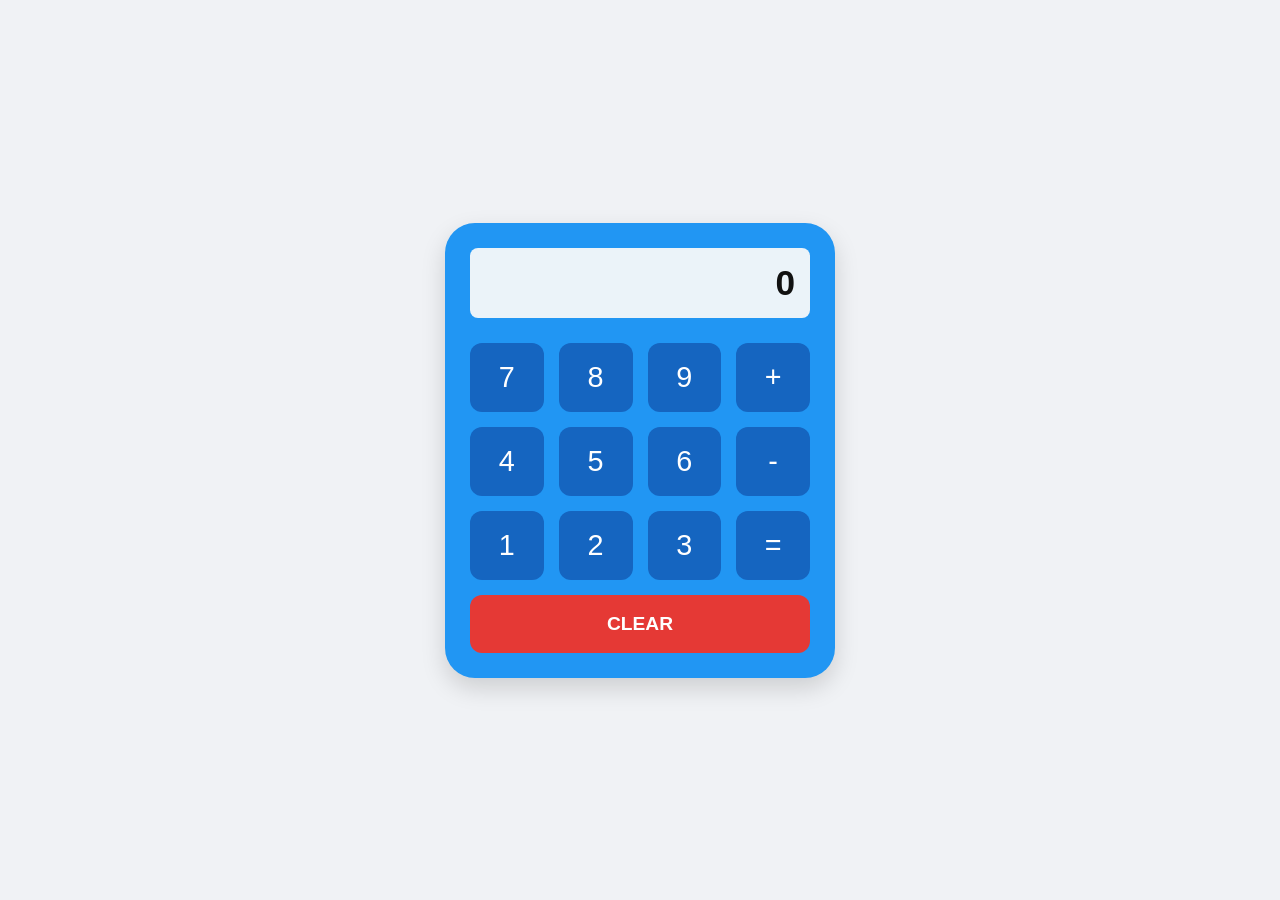
==== Calculator/index.html @ 085491c9 "Fix Calculator folder tracking" ====
<!DOCTYPE html>
<html lang="en">
<head>
    <meta charset="UTF-8">
    <meta name="viewport" content="width=device-width, initial-scale=1.0">
    <title>CodSoft Calculator</title>
    <link rel="stylesheet" href="style.css">
</head>
<body>

    <div class="calculator">
        <input type="text" id="display" value="0" readonly>
        
        <div class="buttons">
            <button class="btn num" onclick="appendValue('7')">7</button>
            <button class="btn num" onclick="appendValue('8')">8</button>
            <button class="btn num" onclick="appendValue('9')">9</button>
            <button class="btn op" onclick="appendValue('+')">+</button>

            <button class="btn num" onclick="appendValue('4')">4</button>
            <button class="btn num" onclick="appendValue('5')">5</button>
            <button class="btn num" onclick="appendValue('6')">6</button>
            <button class="btn op" onclick="appendValue('-')">-</button>

            <button class="btn num" onclick="appendValue('1')">1</button>
            <button class="btn num" onclick="appendValue('2')">2</button>
            <button class="btn num" onclick="appendValue('3')">3</button>
            <button class="btn equal" onclick="calculate()">=</button>
            
            <button class="btn clear" onclick="clearDisplay()" style="grid-column: span 4;">CLEAR</button>
        </div>
    </div>

    <script src="script.js"></script>
</body>
</html>
---- Calculator/style.css ----
/* Core Page Layout styling */
body {
    background-color: #f0f2f5;
    font-family: 'Segoe UI', Tahoma, Geneva, Verdana, sans-serif;
    display: flex;
    justify-content: center;
    align-items: center;
    height: 100vh;
    margin: 0;
}

/* Calculator Body - Designed exactly from your image */
.calculator {
    background-color: #2196F3; /* Exact match bright blue background */
    width: 340px;
    padding: 25px;
    border-radius: 30px; /* Clean rounded corners matching image */
    box-shadow: 0px 10px 25px rgba(0, 0, 0, 0.15);
}

/* Display Screen */
#display {
    width: 100%;
    height: 70px;
    background-color: #EBF3F9; /* Off-white display background */
    border: none;
    border-radius: 8px;
    margin-bottom: 25px;
    font-size: 2.2rem;
    text-align: right;
    padding-right: 15px;
    box-sizing: border-box;
    color: #111111;
    font-weight: bold;
}

/* 4x4 Grid Setup for Buttons layout */
.buttons {
    display: grid;
    grid-template-columns: repeat(4, 1fr);
    gap: 15px; /* Spacing between the square button grid */
}

/* Base button properties */
.btn {
    background-color: #1565C0; /* Darker blue button fill */
    color: #FFFFFF;
    border: none;
    font-size: 1.8rem;
    padding: 18px 0;
    border-radius: 12px;
    cursor: pointer;
    transition: transform 0.1s ease, background-color 0.2s;
    display: flex;
    justify-content: center;
    align-items: center;
    font-weight: 500;
}

/* Hover & Active Feedback Effects */
.btn:hover {
    background-color: #0D47A1;
}

.btn:active {
    transform: scale(0.95);
}

/* Emergency Utility Clear Button layout */
.btn.clear {
    background-color: #e53935;
    font-size: 1.2rem;
    font-weight: bold;
}
.btn.clear:hover {
    background-color: #b71c1c;
}
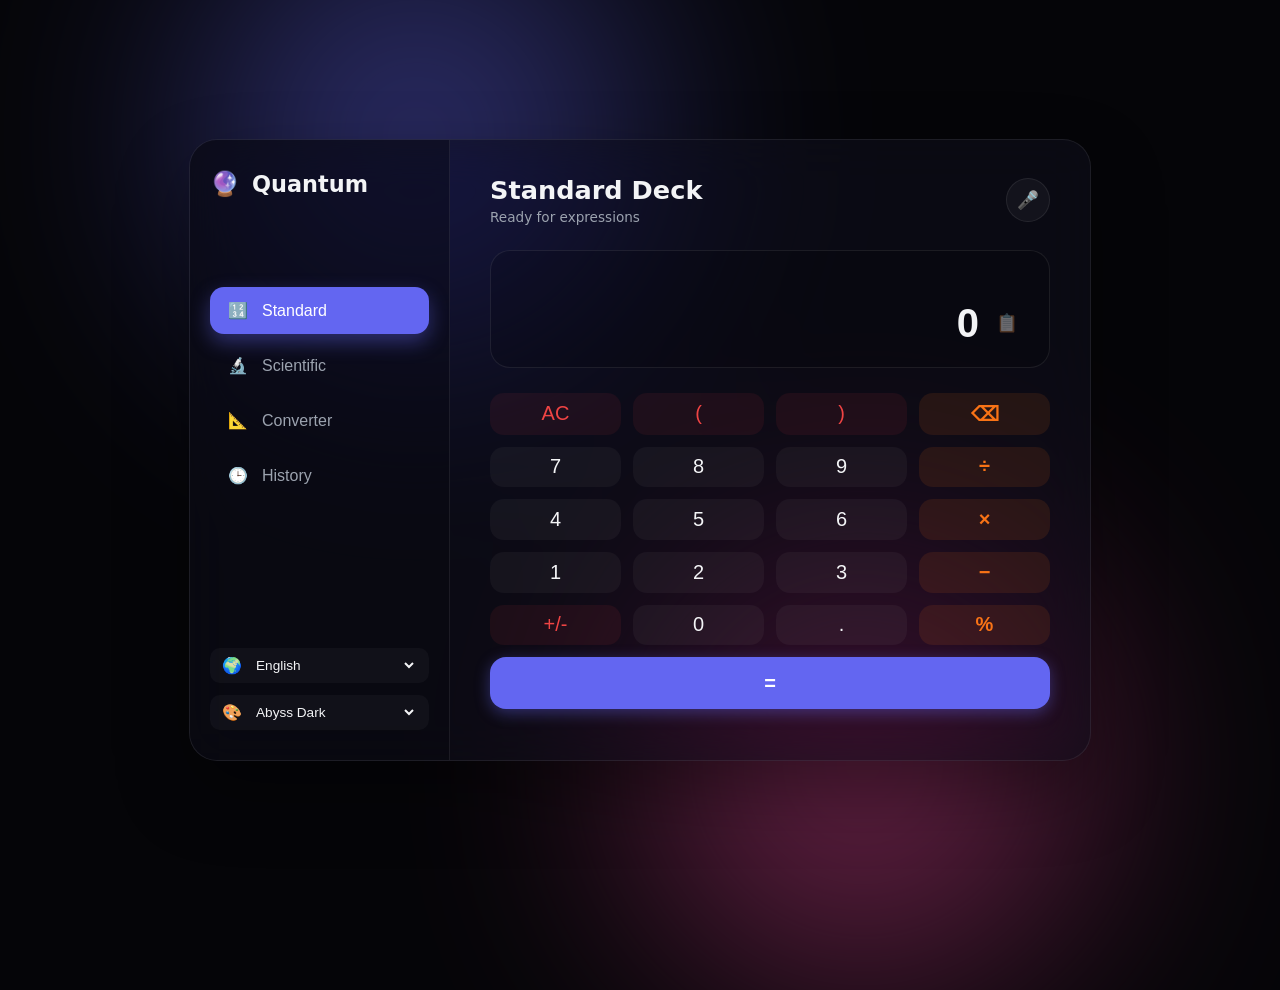
==== commit a4eb1009: "Added scientific calculator and unit converter features" ====
--- a/Calculator/index.html
+++ b/Calculator/index.html
@@ -3,32 +3,153 @@
 <head>
     <meta charset="UTF-8">
     <meta name="viewport" content="width=device-width, initial-scale=1.0">
-    <title>CodSoft Calculator</title>
+    <title>Quantum Calc - Advanced Workspace</title>
     <link rel="stylesheet" href="style.css">
 </head>
-<body>
+<body class="theme-dark">
 
-    <div class="calculator">
-        <input type="text" id="display" value="0" readonly>
+    <div class="glow-orb orb-1"></div>
+    <div class="glow-orb orb-2"></div>
+
+    <div class="dashboard-container">
         
-        <div class="buttons">
-            <button class="btn num" onclick="appendValue('7')">7</button>
-            <button class="btn num" onclick="appendValue('8')">8</button>
-            <button class="btn num" onclick="appendValue('9')">9</button>
-            <button class="btn op" onclick="appendValue('+')">+</button>
+        <aside class="sidebar">
+            <div class="brand">
+                <span class="logo-icon">🔮</span>
+                <h2>Quantum</h2>
+            </div>
+            
+            <nav class="nav-menu">
+                <button class="nav-btn active" id="tab-standard" onclick="switchMode('standard')">
+                    <span class="icon">🔢</span> <span class="lbl" data-en="Standard" data-hi="साधारण">Standard</span>
+                </button>
+                <button class="nav-btn" id="tab-scientific" onclick="switchMode('scientific')">
+                    <span class="icon">🔬</span> <span class="lbl" data-en="Scientific" data-hi="वैज्ञानिक">Scientific</span>
+                </button>
+                <button class="nav-btn" id="tab-unit" onclick="switchMode('unit')">
+                    <span class="icon">📐</span> <span class="lbl" data-en="Converter" data-hi="परिवर्तक">Converter</span>
+                </button>
+                <button class="nav-btn" id="tab-history" onclick="switchMode('history')">
+                    <span class="icon">🕒</span> <span class="lbl" data-en="History" data-hi="इतिहास">History</span>
+                </button>
+            </nav>
 
-            <button class="btn num" onclick="appendValue('4')">4</button>
-            <button class="btn num" onclick="appendValue('5')">5</button>
-            <button class="btn num" onclick="appendValue('6')">6</button>
-            <button class="btn op" onclick="appendValue('-')">-</button>
+            <div class="sidebar-footer">
+                <div class="setting-row">
+                    <span>🌍</span>
+                    <select id="languageSelect" onchange="changeLanguage()">
+                        <option value="en">English</option>
+                        <option value="hi">हिंदी</option>
+                    </select>
+                </div>
+                <div class="setting-row">
+                    <span>🎨</span>
+                    <select id="themeSelect" onchange="changeTheme()">
+                        <option value="theme-dark">Abyss Dark</option>
+                        <option value="theme-light">Glass Light</option>
+                        <option value="theme-neon">Cyber Neon</option>
+                    </select>
+                </div>
+            </div>
+        </aside>
 
-            <button class="btn num" onclick="appendValue('1')">1</button>
-            <button class="btn num" onclick="appendValue('2')">2</button>
-            <button class="btn num" onclick="appendValue('3')">3</button>
-            <button class="btn equal" onclick="calculate()">=</button>
+        <main class="main-workspace">
             
-            <button class="btn clear" onclick="clearDisplay()" style="grid-column: span 4;">CLEAR</button>
-        </div>
+            <header class="workspace-header">
+                <div class="mode-title-area">
+                    <h1 id="workspace-title" data-en="Standard Deck" data-hi="साधारण डेक">Standard Deck</h1>
+                    <p class="sub-status" data-en="Ready for expressions" data-hi="समीकरण के लिए तैयार">Ready for expressions</p>
+                </div>
+                <button id="voiceBtn" class="action-trigger-btn" onclick="startVoiceRecognition()" title="Voice Activation">
+                    <span class="mic-wave">🎤</span>
+                </button>
+            </header>
+
+            <section class="display-canvas">
+                <div id="expression-preview" class="expr-line"></div>
+                <div class="display-input-wrap">
+                    <input type="text" id="main-display" value="0" readonly>
+                    <button class="inline-copy-btn" onclick="copyResult()" title="Copy Code">📋</button>
+                </div>
+            </section>
+
+            <section id="calc-pad" class="pad-layout-grid">
+                <button class="btn sci-btn" onclick="inputSci('sin')">sin</button>
+                <button class="btn sci-btn" onclick="inputSci('cos')">cos</button>
+                <button class="btn sci-btn" onclick="inputSci('tan')">tan</button>
+                <button class="btn sci-btn" onclick="inputSci('sqrt')">√</button>
+                <button class="btn sci-btn" onclick="inputSci('log')">log</button>
+                <button class="btn sci-btn" onclick="inputSci('ln')">ln</button>
+                <button class="btn sci-btn" onclick="appendValue('**2')">x²</button>
+                <button class="btn sci-btn" onclick="appendValue('π')">π</button>
+
+                <button class="btn functional-btn" onclick="clearDisplay()">AC</button>
+                <button class="btn functional-btn" onclick="appendValue('(')">(</button>
+                <button class="btn functional-btn" onclick="appendValue(')')">)</button>
+                <button class="btn operator-btn" onclick="backspace()">⌫</button>
+
+                <button class="btn numeric-btn" onclick="appendValue('7')">7</button>
+                <button class="btn numeric-btn" onclick="appendValue('8')">8</button>
+                <button class="btn numeric-btn" onclick="appendValue('9')">9</button>
+                <button class="btn operator-btn" onclick="appendValue('/')">÷</button>
+
+                <button class="btn numeric-btn" onclick="appendValue('4')">4</button>
+                <button class="btn numeric-btn" onclick="appendValue('5')">5</button>
+                <button class="btn numeric-btn" onclick="appendValue('6')">6</button>
+                <button class="btn operator-btn" onclick="appendValue('*')">×</button>
+
+                <button class="btn numeric-btn" onclick="appendValue('1')">1</button>
+                <button class="btn numeric-btn" onclick="appendValue('2')">2</button>
+                <button class="btn numeric-btn" onclick="appendValue('3')">3</button>
+                <button class="btn operator-btn" onclick="appendValue('-')">−</button>
+
+                <button class="btn functional-btn" onclick="toggleSign()">+/-</button>
+                <button class="btn numeric-btn" onclick="appendValue('0')">0</button>
+                <button class="btn numeric-btn" onclick="appendValue('.')">.</button>
+                <button class="btn operator-btn" onclick="appendValue('%')">%</button>
+                
+                <button class="btn execute-btn" onclick="calculate()" style="grid-column: span 4;">=</button>
+            </section>
+
+            <section id="unit-pad" class="dashboard-subview hidden">
+                <div class="form-card">
+                    <div class="input-field-block">
+                        <label data-en="Dimension Category" data-hi="आयाम श्रेणी">Dimension Category</label>
+                        <select id="unitCategory" onchange="updateUnitOptions()">
+                            <option value="area" data-en="Area (Acres / m²)" data-hi="क्षेत्रफल (एकड़ / वर्ग मीटर)">Area (Acres / m²)</option>
+                            <option value="length" data-en="Length (km / miles)" data-hi="लंबाई (किमी / मील)">Length (km / miles)</option>
+                            <option value="temp" data-en="Temperature (°C / °F)" data-hi="तापमान (°C / °F)">Temperature (°C / °F)</option>
+                        </select>
+                    </div>
+                    
+                    <div class="split-input-row">
+                        <div class="input-field-block">
+                            <label data-en="Source Value" data-hi="स्रोत मान">Source Value</label>
+                            <input type="number" id="unitInput" value="1" oninput="performUnitConversion()">
+                            <select id="unitFrom" onchange="performUnitConversion()"></select>
+                        </div>
+                        <div class="conversion-vector">⚡</div>
+                        <div class="input-field-block">
+                            <label data-en="Target Output" data-hi="लक्षित परिणाम">Target Output</label>
+                            <div class="read-only-result-plate" id="unitOutput">0.00</div>
+                            <select id="unitTo" onchange="performUnitConversion()"></select>
+                        </div>
+                    </div>
+                </div>
+            </section>
+
+            <section id="history-pad" class="dashboard-subview hidden">
+                <div class="history-deck-frame">
+                    <div class="deck-top-actions">
+                        <h4 data-en="Previous Calculations" data-hi="पिछले समीकरण">Previous Calculations</h4>
+                        <button class="flush-cache-btn" onclick="clearHistory()" data-en="Flush Records" data-hi="रिकॉर्ड हटाएं">Flush Records</button>
+                    </div>
+                    <div id="history-list" class="scrolling-deck-body">
+                        </div>
+                </div>
+            </section>
+
+        </main>
     </div>
 
     <script src="script.js"></script>
--- a/Calculator/style.css
+++ b/Calculator/style.css
@@ -1,77 +1,417 @@
-/* Core Page Layout styling */
+/* Color Palette Profiles Context Themes mapping */
+.theme-dark {
+    --glass-bg: rgba(15, 15, 25, 0.65);
+    --glass-border: rgba(255, 255, 255, 0.08);
+    --sidebar-bg: rgba(8, 8, 14, 0.4);
+    --text-main: #f3f4f6;
+    --text-muted: #9ca3af;
+    --accent: #6366f1;
+    --accent-glow: rgba(99, 102, 241, 0.4);
+    --key-num: rgba(255, 255, 255, 0.04);
+    --key-op: rgba(249, 115, 22, 0.1);
+    --key-op-txt: #f97316;
+    --body-bg: #050508;
+}
+
+.theme-light {
+    --glass-bg: rgba(255, 255, 255, 0.65);
+    --glass-border: rgba(0, 0, 0, 0.06);
+    --sidebar-bg: rgba(240, 240, 245, 0.5);
+    --text-main: #1f2937;
+    --text-muted: #6b7280;
+    --accent: #3b82f6;
+    --accent-glow: rgba(59, 130, 246, 0.3);
+    --key-num: rgba(0, 0, 0, 0.03);
+    --key-op: rgba(59, 130, 246, 0.08);
+    --key-op-txt: #2563eb;
+    --body-bg: #f3f4f6;
+}
+
+.theme-neon {
+    --glass-bg: rgba(10, 0, 20, 0.75);
+    --glass-border: rgba(0, 255, 200, 0.15);
+    --sidebar-bg: rgba(5, 0, 10, 0.6);
+    --text-main: #00ffcc;
+    --text-muted: #ba68c8;
+    --accent: #d500f9;
+    --accent-glow: rgba(213, 0, 249, 0.5);
+    --key-num: rgba(255, 255, 255, 0.02);
+    --key-op: rgba(0, 255, 200, 0.05);
+    --key-op-txt: #00ffcc;
+    --body-bg: #020005;
+}
+
+/* Page Core Background & Environment Setup */
 body {
-    background-color: #f0f2f5;
-    font-family: 'Segoe UI', Tahoma, Geneva, Verdana, sans-serif;
+    background-color: var(--body-bg);
+    color: var(--text-main);
+    font-family: 'Inter', system-ui, -apple-system, sans-serif;
+    min-height: 100vh;
+    margin: 0;
     display: flex;
     justify-content: center;
     align-items: center;
-    height: 100vh;
-    margin: 0;
-}
-
-/* Calculator Body - Designed exactly from your image */
-.calculator {
-    background-color: #2196F3; /* Exact match bright blue background */
-    width: 340px;
-    padding: 25px;
-    border-radius: 30px; /* Clean rounded corners matching image */
-    box-shadow: 0px 10px 25px rgba(0, 0, 0, 0.15);
-}
-
-/* Display Screen */
-#display {
+    overflow-x: hidden;
+    position: relative;
+    transition: background 0.4s ease;
+}
+
+/* Background Ambient Orbs */
+.glow-orb {
+    position: absolute;
+    width: 450px;
+    height: 450px;
+    border-radius: 50%;
+    filter: blur(120px);
+    z-index: 0;
+    opacity: 0.4;
+    pointer-events: none;
+}
+.orb-1 { top: -10%; left: 15%; background: var(--accent); }
+.orb-2 { bottom: -10%; right: 15%; background: #ec4899; }
+
+/* Dashboard Translucent Panel Wrapper */
+.dashboard-container {
+    background: var(--glass-bg);
+    backdrop-filter: blur(24px) saturate(180%);
+    -webkit-backdrop-filter: blur(24px) saturate(180%);
+    border: 1px solid var(--glass-border);
+    width: 900px;
+    height: 620px;
+    border-radius: 28px;
+    display: grid;
+    grid-template-columns: 260px 1fr;
+    overflow: hidden;
+    box-shadow: 0 30px 70px rgba(0, 0, 0, 0.35);
+    z-index: 10;
+}
+
+/* Left Navigation Sidebar Design Layout */
+.sidebar {
+    background: var(--sidebar-bg);
+    border-right: 1px solid var(--glass-border);
+    padding: 30px 20px;
+    display: flex;
+    flex-direction: column;
+    justify-content: space-between;
+}
+
+.brand {
+    display: flex;
+    align-items: center;
+    gap: 12px;
+}
+.brand h2 { font-size: 1.4rem; font-weight: 700; margin: 0; tracking: -0.5px; }
+.logo-icon { font-size: 1.5rem; }
+
+.nav-menu {
+    display: flex;
+    flex-direction: column;
+    gap: 8px;
+    margin-top: -60px;
+}
+
+.nav-btn {
+    background: none;
+    border: none;
+    color: var(--text-muted);
+    padding: 14px 18px;
+    border-radius: 14px;
+    font-size: 1rem;
+    text-align: left;
+    cursor: pointer;
+    display: flex;
+    align-items: center;
+    gap: 14px;
+    font-weight: 500;
+    transition: all 0.2s cubic-bezier(0.4, 0, 0.2, 1);
+}
+
+.nav-btn:hover {
+    background: rgba(255, 255, 255, 0.05);
+    color: var(--text-main);
+}
+
+.nav-btn.active {
+    background: var(--accent);
+    color: #ffffff !important;
+    box-shadow: 0 8px 20px var(--accent-glow);
+}
+
+.sidebar-footer {
+    display: flex;
+    flex-direction: column;
+    gap: 12px;
+}
+
+.setting-row {
+    display: flex;
+    align-items: center;
+    gap: 10px;
+    background: rgba(255, 255, 255, 0.03);
+    padding: 8px 12px;
+    border-radius: 10px;
+}
+
+.setting-row select {
+    background: none;
+    border: none;
+    color: var(--text-main);
+    font-size: 0.85rem;
+    outline: none;
+    cursor: pointer;
     width: 100%;
-    height: 70px;
-    background-color: #EBF3F9; /* Off-white display background */
+}
+
+/* Right Main Work Area Panel Setup */
+.main-workspace {
+    padding: 35px 40px;
+    display: flex;
+    flex-direction: column;
+}
+
+.workspace-header {
+    display: flex;
+    justify-content: space-between;
+    align-items: center;
+    margin-bottom: 25px;
+}
+
+.workspace-header h1 { font-size: 1.6rem; font-weight: 700; margin: 0; }
+.sub-status { color: var(--text-muted); font-size: 0.85rem; margin: 4px 0 0 0; }
+
+.action-trigger-btn {
+    background: var(--key-num);
+    border: 1px solid var(--glass-border);
+    color: var(--text-main);
+    width: 44px;
+    height: 44px;
+    border-radius: 50%;
+    cursor: pointer;
+    font-size: 1.1rem;
+    display: flex;
+    align-items: center;
+    justify-content: center;
+    transition: background 0.2s;
+}
+.action-trigger-btn:hover { background: rgba(255, 255, 255, 0.08); }
+
+/* Unified Display Monitor Layer Block */
+.display-canvas {
+    background: rgba(0, 0, 0, 0.15);
+    border: 1px solid var(--glass-border);
+    padding: 20px 25px;
+    border-radius: 20px;
+    margin-bottom: 25px;
+    text-align: right;
+}
+
+.expr-line {
+    color: var(--text-muted);
+    font-size: 1.1rem;
+    min-height: 1.5rem;
+    letter-spacing: 0.5px;
+}
+
+.display-input-wrap {
+    display: flex;
+    align-items: center;
+    justify-content: space-between;
+    margin-top: 5px;
+}
+
+#main-display {
+    background: none;
     border: none;
-    border-radius: 8px;
-    margin-bottom: 25px;
-    font-size: 2.2rem;
+    color: var(--text-main);
+    font-size: 2.5rem;
+    font-weight: 600;
+    width: 100%;
     text-align: right;
-    padding-right: 15px;
-    box-sizing: border-box;
-    color: #111111;
-    font-weight: bold;
-}
-
-/* 4x4 Grid Setup for Buttons layout */
-.buttons {
+    outline: none;
+}
+
+.inline-copy-btn {
+    background: none;
+    border: none;
+    cursor: pointer;
+    font-size: 1.1rem;
+    opacity: 0.4;
+    transition: opacity 0.2s;
+    padding-left: 15px;
+}
+.inline-copy-btn:hover { opacity: 1; }
+
+/* High-Tech Pad Dynamic Button Layout Grid */
+.pad-layout-grid {
     display: grid;
     grid-template-columns: repeat(4, 1fr);
-    gap: 15px; /* Spacing between the square button grid */
-}
-
-/* Base button properties */
+    gap: 12px;
+    flex-grow: 1;
+}
+
+/* Dynamic Hidden Columns for standard toggle state rules */
+.dashboard-container.mode-standard .sci-btn { display: none; }
+.dashboard-container.mode-scientific .pad-layout-grid {
+    grid-template-columns: repeat(6, 1fr);
+}
+
 .btn {
-    background-color: #1565C0; /* Darker blue button fill */
-    color: #FFFFFF;
     border: none;
-    font-size: 1.8rem;
-    padding: 18px 0;
+    border-radius: 14px;
+    font-size: 1.25rem;
+    font-weight: 500;
+    cursor: pointer;
+    display: flex;
+    align-items: center;
+    justify-content: center;
+    transition: transform 0.05s ease, background 0.2s;
+}
+.btn:active { transform: scale(0.96); }
+
+.numeric-btn { background: var(--key-num); color: var(--text-main); }
+.numeric-btn:hover { background: rgba(255, 255, 255, 0.08); }
+
+.operator-btn { background: var(--key-op); color: var(--key-op-txt); font-weight: 600; }
+.operator-btn:hover { filter: brightness(1.15); }
+
+.functional-btn { background: rgba(239, 68, 68, 0.08); color: #ef4444; }
+.functional-btn:hover { background: rgba(239, 68, 68, 0.15); }
+
+.sci-btn { background: rgba(255, 255, 255, 0.02); color: var(--text-muted); font-size: 1rem !important; }
+.sci-btn:hover { color: var(--text-main); background: rgba(255, 255, 255, 0.05); }
+
+.execute-btn {
+    background: var(--accent);
+    color: #ffffff;
+    font-weight: 600;
+    border-radius: 16px;
+    height: 52px;
+    box-shadow: 0 4px 15px var(--accent-glow);
+}
+.execute-btn:hover { filter: brightness(1.1); }
+
+/* Dashboard Sub-View Content Modular Overlays */
+.dashboard-subview {
+    animation: fadeIn 0.3s cubic-bezier(0.4, 0, 0.2, 1);
+    flex-grow: 1;
+}
+
+@keyframes fadeIn {
+    from { opacity: 0; transform: translateY(8px); }
+    to { opacity: 1; transform: translateY(0); }
+}
+
+.hidden { display: none !important; }
+
+/* Advanced Unit Converter UI Cards Layout */
+.form-card {
+    background: rgba(0, 0, 0, 0.1);
+    border: 1px solid var(--glass-border);
+    border-radius: 20px;
+    padding: 25px;
+}
+
+.input-field-block {
+    display: flex;
+    flex-direction: column;
+    gap: 8px;
+    margin-bottom: 20px;
+}
+.input-field-block label { font-size: 0.85rem; color: var(--text-muted); text-transform: uppercase; letter-spacing: 0.5px; }
+.input-field-block select, .input-field-block input {
+    background: rgba(255, 255, 255, 0.04);
+    border: 1px solid var(--glass-border);
+    padding: 14px;
     border-radius: 12px;
-    cursor: pointer;
-    transition: transform 0.1s ease, background-color 0.2s;
-    display: flex;
-    justify-content: center;
-    align-items: center;
-    font-weight: 500;
-}
-
-/* Hover & Active Feedback Effects */
-.btn:hover {
-    background-color: #0D47A1;
-}
-
-.btn:active {
-    transform: scale(0.95);
-}
-
-/* Emergency Utility Clear Button layout */
-.btn.clear {
-    background-color: #e53935;
-    font-size: 1.2rem;
-    font-weight: bold;
-}
-.btn.clear:hover {
-    background-color: #b71c1c;
+    color: var(--text-main);
+    font-size: 1.05rem;
+    outline: none;
+}
+
+.split-input-row {
+    display: grid;
+    grid-template-columns: 1fr 40px 1fr;
+    align-items: center;
+    gap: 15px;
+}
+
+.conversion-vector {
+    text-align: center;
+    font-size: 1.3rem;
+    color: var(--accent);
+    margin-top: 15px;
+}
+
+.read-only-result-plate {
+    background: rgba(0, 0, 0, 0.15);
+    border: 1px solid var(--glass-border);
+    padding: 14px;
+    border-radius: 12px;
+    font-size: 1.3rem;
+    font-weight: 600;
+    color: var(--accent);
+    min-height: 25px;
+}
+
+/* History Analytics View Deck Elements Layout */
+.history-deck-frame {
+    display: flex;
+    flex-direction: column;
+    height: 100%;
+}
+
+.deck-top-actions {
+    display: flex;
+    justify-content: space-between;
+    align-items: center;
+    margin-bottom: 15px;
+}
+.deck-top-actions h4 { margin: 0; font-size: 1.1rem; color: var(--text-muted); }
+
+.flush-cache-btn {
+    background: none;
+    border: 1px solid rgba(239, 68, 68, 0.2);
+    color: #ef4444;
+    padding: 6px 14px;
+    border-radius: 10px;
+    cursor: pointer;
+    font-size: 0.85rem;
+    transition: background 0.2s;
+}
+.flush-cache-btn:hover { background: rgba(239, 68, 68, 0.06); }
+
+.scrolling-deck-body {
+    max-height: 280px;
+    overflow-y: auto;
+    display: flex;
+    flex-direction: column;
+    gap: 12px;
+    padding-right: 8px;
+}
+/* Scrollbar Styling styling */
+.scrolling-deck-body::-webkit-scrollbar { width: 5px; }
+.scrolling-deck-body::-webkit-scrollbar-thumb { background: var(--glass-border); border-radius: 10px; }
+
+.history-card-item {
+    background: rgba(255, 255, 255, 0.02);
+    border: 1px solid var(--glass-border);
+    padding: 14px 20px;
+    border-radius: 12px;
+    display: flex;
+    justify-content: space-between;
+    align-items: center;
+}
+.h-expr { color: var(--text-muted); font-size: 1rem; }
+.h-res { color: var(--accent); font-size: 1.3rem; font-weight: 600; }
+
+/* Dashboard Adaptive Responsive Fallbacks */
+@media(max-width: 950px) {
+    .dashboard-container {
+        width: 100%;
+        max-width: 420px;
+        grid-template-columns: 1fr;
+        height: auto;
+    }
+    .sidebar { display: none; } /* Sidebar layout turns desktop focused optimized */
 }
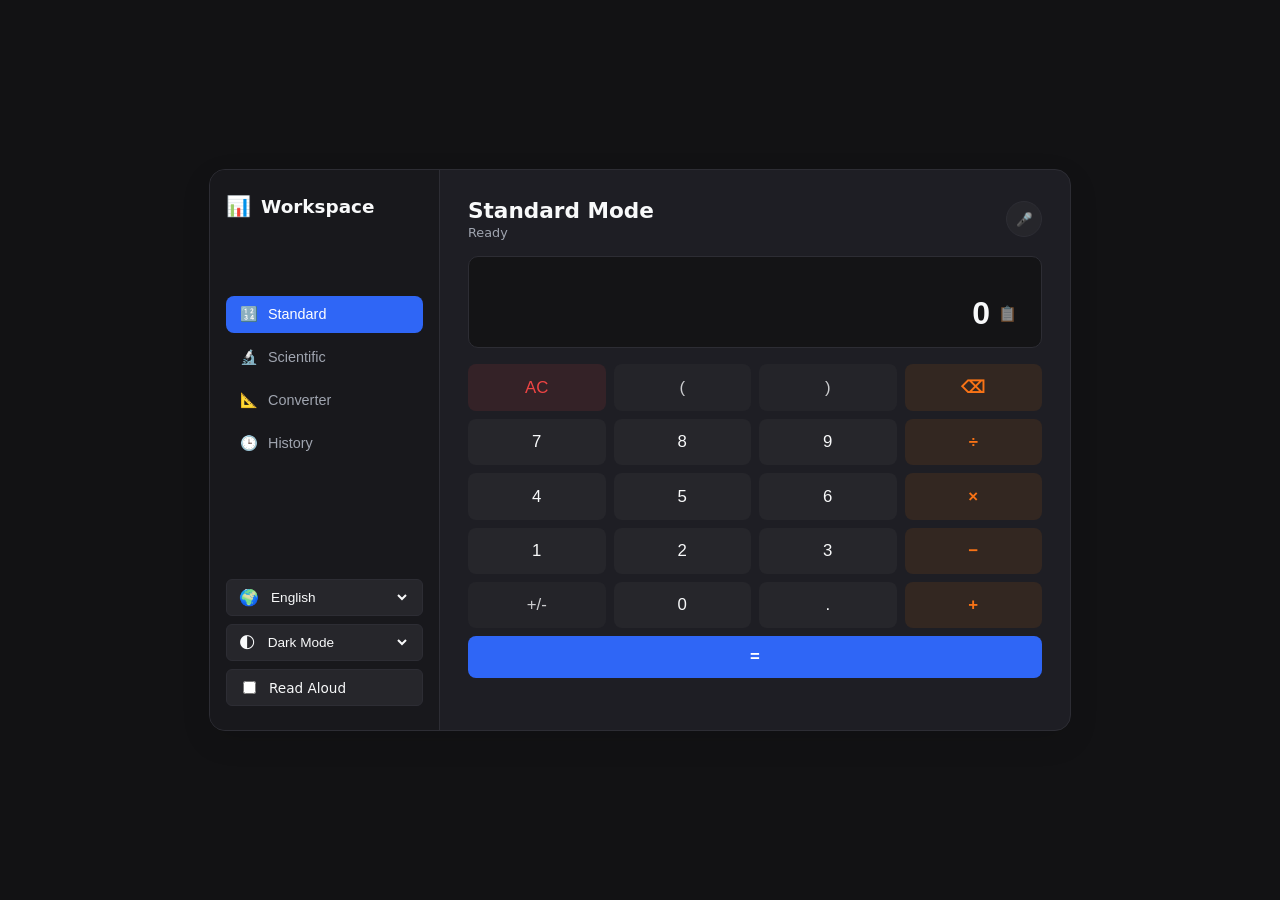
==== commit 8226c98d: "Added themes, language support and UI improvements" ====
--- a/Calculator/index.html
+++ b/Calculator/index.html
@@ -3,149 +3,146 @@
 <head>
     <meta charset="UTF-8">
     <meta name="viewport" content="width=device-width, initial-scale=1.0">
-    <title>Quantum Calc - Advanced Workspace</title>
+    <title>Professional Calculator Dashboard</title>
     <link rel="stylesheet" href="style.css">
 </head>
-<body class="theme-dark">
+<body class="dark-mode">
 
-    <div class="glow-orb orb-1"></div>
-    <div class="glow-orb orb-2"></div>
-
-    <div class="dashboard-container">
+    <div class="app-container">
         
         <aside class="sidebar">
-            <div class="brand">
-                <span class="logo-icon">🔮</span>
-                <h2>Quantum</h2>
+            <div class="sidebar-header">
+                <span class="app-icon">📊</span>
+                <h2>Workspace</h2>
             </div>
             
-            <nav class="nav-menu">
-                <button class="nav-btn active" id="tab-standard" onclick="switchMode('standard')">
-                    <span class="icon">🔢</span> <span class="lbl" data-en="Standard" data-hi="साधारण">Standard</span>
+            <nav class="sidebar-nav">
+                <button class="menu-btn active" id="btn-standard" onclick="changeTab('standard')">
+                    <span>🔢</span> <span class="lang-txt" data-en="Standard" data-hi="साधारण">Standard</span>
                 </button>
-                <button class="nav-btn" id="tab-scientific" onclick="switchMode('scientific')">
-                    <span class="icon">🔬</span> <span class="lbl" data-en="Scientific" data-hi="वैज्ञानिक">Scientific</span>
+                <button class="menu-btn" id="btn-scientific" onclick="changeTab('scientific')">
+                    <span>🔬</span> <span class="lang-txt" data-en="Scientific" data-hi="वैज्ञानिक">Scientific</span>
                 </button>
-                <button class="nav-btn" id="tab-unit" onclick="switchMode('unit')">
-                    <span class="icon">📐</span> <span class="lbl" data-en="Converter" data-hi="परिवर्तक">Converter</span>
+                <button class="menu-btn" id="btn-converter" onclick="changeTab('converter')">
+                    <span>📐</span> <span class="lang-txt" data-en="Converter" data-hi="परिवर्तक">Converter</span>
                 </button>
-                <button class="nav-btn" id="tab-history" onclick="switchMode('history')">
-                    <span class="icon">🕒</span> <span class="lbl" data-en="History" data-hi="इतिहास">History</span>
+                <button class="menu-btn" id="btn-history" onclick="changeTab('history')">
+                    <span>🕒</span> <span class="lang-txt" data-en="History" data-hi="इतिहास">History</span>
                 </button>
             </nav>
 
-            <div class="sidebar-footer">
+            <div class="sidebar-settings">
                 <div class="setting-row">
                     <span>🌍</span>
-                    <select id="languageSelect" onchange="changeLanguage()">
+                    <select id="langMenu" onchange="updateLanguage()">
                         <option value="en">English</option>
                         <option value="hi">हिंदी</option>
                     </select>
                 </div>
                 <div class="setting-row">
-                    <span>🎨</span>
-                    <select id="themeSelect" onchange="changeTheme()">
-                        <option value="theme-dark">Abyss Dark</option>
-                        <option value="theme-light">Glass Light</option>
-                        <option value="theme-neon">Cyber Neon</option>
+                    <span>🌓</span>
+                    <select id="themeMenu" onchange="updateTheme()">
+                        <option value="dark">Dark Mode</option>
+                        <option value="light">Light Mode</option>
                     </select>
+                </div>
+                <div class="setting-row check-row">
+                    <input type="checkbox" id="audioToggle">
+                    <label for="audioToggle" data-en="Read Aloud" data-hi="बोलकर पढ़ें">Read Aloud</label>
                 </div>
             </div>
         </aside>
 
-        <main class="main-workspace">
+        <main class="main-content">
             
-            <header class="workspace-header">
-                <div class="mode-title-area">
-                    <h1 id="workspace-title" data-en="Standard Deck" data-hi="साधारण डेक">Standard Deck</h1>
-                    <p class="sub-status" data-en="Ready for expressions" data-hi="समीकरण के लिए तैयार">Ready for expressions</p>
+            <header class="content-header">
+                <div class="title-block">
+                    <h1 id="view-title" data-en="Standard Mode" data-hi="साधारण मोड">Standard Mode</h1>
+                    <p id="app-status" data-en="Ready" data-hi="तैयार">Ready</p>
                 </div>
-                <button id="voiceBtn" class="action-trigger-btn" onclick="startVoiceRecognition()" title="Voice Activation">
-                    <span class="mic-wave">🎤</span>
-                </button>
+                <button id="mic-btn" class="voice-trigger" onclick="handleVoiceInput()" title="Voice Input">🎤</button>
             </header>
 
-            <section class="display-canvas">
-                <div id="expression-preview" class="expr-line"></div>
-                <div class="display-input-wrap">
-                    <input type="text" id="main-display" value="0" readonly>
-                    <button class="inline-copy-btn" onclick="copyResult()" title="Copy Code">📋</button>
+            <section class="display-section">
+                <div id="preview-screen" class="preview-text"></div>
+                <div class="input-row">
+                    <input type="text" id="calc-screen" value="0" readonly>
+                    <button class="copy-btn" onclick="copyToClipboard()" title="Copy Value">📋</button>
                 </div>
             </section>
 
-            <section id="calc-pad" class="pad-layout-grid">
-                <button class="btn sci-btn" onclick="inputSci('sin')">sin</button>
-                <button class="btn sci-btn" onclick="inputSci('cos')">cos</button>
-                <button class="btn sci-btn" onclick="inputSci('tan')">tan</button>
-                <button class="btn sci-btn" onclick="inputSci('sqrt')">√</button>
-                <button class="btn sci-btn" onclick="inputSci('log')">log</button>
-                <button class="btn sci-btn" onclick="inputSci('ln')">ln</button>
-                <button class="btn sci-btn" onclick="appendValue('**2')">x²</button>
-                <button class="btn sci-btn" onclick="appendValue('π')">π</button>
+            <section id="math-grid" class="keypad-grid">
+                <button class="btn btn-sci" onclick="addSciOp('sin')">sin</button>
+                <button class="btn btn-sci" onclick="addSciOp('cos')">cos</button>
+                <button class="btn btn-sci" onclick="addSciOp('tan')">tan</button>
+                <button class="btn btn-sci" onclick="addSciOp('sqrt')">√</button>
+                <button class="btn btn-sci" onclick="addSciOp('log')">log</button>
+                <button class="btn btn-sci" onclick="addSciOp('ln')">ln</button>
+                <button class="btn btn-sci" onclick="appendInput('**2', 'squared')">x²</button>
+                <button class="btn btn-sci" onclick="appendInput('Math.PI', 'pi')">π</button>
 
-                <button class="btn functional-btn" onclick="clearDisplay()">AC</button>
-                <button class="btn functional-btn" onclick="appendValue('(')">(</button>
-                <button class="btn functional-btn" onclick="appendValue(')')">)</button>
-                <button class="btn operator-btn" onclick="backspace()">⌫</button>
+                <button class="btn btn-clear" onclick="clearAll()">AC</button>
+                <button class="btn btn-func" onclick="appendInput('(', 'open bracket')">(</button>
+                <button class="btn btn-func" onclick="appendInput(')', 'close bracket')">)</button>
+                <button class="btn btn-operator" onclick="dropLastChar()">⌫</button>
 
-                <button class="btn numeric-btn" onclick="appendValue('7')">7</button>
-                <button class="btn numeric-btn" onclick="appendValue('8')">8</button>
-                <button class="btn numeric-btn" onclick="appendValue('9')">9</button>
-                <button class="btn operator-btn" onclick="appendValue('/')">÷</button>
+                <button class="btn btn-num" onclick="appendInput('7', '7')">7</button>
+                <button class="btn btn-num" onclick="appendInput('8', '8')">8</button>
+                <button class="btn btn-num" onclick="appendInput('9', '9')">9</button>
+                <button class="btn btn-operator" onclick="appendInput('/', 'divided by')">÷</button>
 
-                <button class="btn numeric-btn" onclick="appendValue('4')">4</button>
-                <button class="btn numeric-btn" onclick="appendValue('5')">5</button>
-                <button class="btn numeric-btn" onclick="appendValue('6')">6</button>
-                <button class="btn operator-btn" onclick="appendValue('*')">×</button>
+                <button class="btn btn-num" onclick="appendInput('4', '4')">4</button>
+                <button class="btn btn-num" onclick="appendInput('5', '5')">5</button>
+                <button class="btn btn-num" onclick="appendInput('6', '6')">6</button>
+                <button class="btn btn-operator" onclick="appendInput('*', 'multiplied by')">×</button>
 
-                <button class="btn numeric-btn" onclick="appendValue('1')">1</button>
-                <button class="btn numeric-btn" onclick="appendValue('2')">2</button>
-                <button class="btn numeric-btn" onclick="appendValue('3')">3</button>
-                <button class="btn operator-btn" onclick="appendValue('-')">−</button>
+                <button class="btn btn-num" onclick="appendInput('1', '1')">1</button>
+                <button class="btn btn-num" onclick="appendInput('2', '2')">2</button>
+                <button class="btn btn-num" onclick="appendInput('3', '3')">3</button>
+                <button class="btn btn-operator" onclick="appendInput('-', 'minus')">−</button>
 
-                <button class="btn functional-btn" onclick="toggleSign()">+/-</button>
-                <button class="btn numeric-btn" onclick="appendValue('0')">0</button>
-                <button class="btn numeric-btn" onclick="appendValue('.')">.</button>
-                <button class="btn operator-btn" onclick="appendValue('%')">%</button>
+                <button class="btn btn-func" onclick="negateInput()">+/-</button>
+                <button class="btn btn-num" onclick="appendInput('0', '0')">0</button>
+                <button class="btn btn-num" onclick="appendInput('.', 'point')">.</button>
+                <button class="btn btn-operator" onclick="appendInput('+', 'plus')">+</button>
                 
-                <button class="btn execute-btn" onclick="calculate()" style="grid-column: span 4;">=</button>
+                <button class="btn btn-equals" onclick="evaluateExpression()" style="grid-column: span 4;">=</button>
             </section>
 
-            <section id="unit-pad" class="dashboard-subview hidden">
-                <div class="form-card">
-                    <div class="input-field-block">
-                        <label data-en="Dimension Category" data-hi="आयाम श्रेणी">Dimension Category</label>
-                        <select id="unitCategory" onchange="updateUnitOptions()">
+            <section id="converter-panel" class="sub-panel hidden">
+                <div class="converter-box">
+                    <div class="form-group">
+                        <label data-en="Measurement Category" data-hi="मापन श्रेणी">Measurement Category</label>
+                        <select id="unitType" onchange="setupUnitDropdowns()">
                             <option value="area" data-en="Area (Acres / m²)" data-hi="क्षेत्रफल (एकड़ / वर्ग मीटर)">Area (Acres / m²)</option>
                             <option value="length" data-en="Length (km / miles)" data-hi="लंबाई (किमी / मील)">Length (km / miles)</option>
                             <option value="temp" data-en="Temperature (°C / °F)" data-hi="तापमान (°C / °F)">Temperature (°C / °F)</option>
                         </select>
                     </div>
                     
-                    <div class="split-input-row">
-                        <div class="input-field-block">
-                            <label data-en="Source Value" data-hi="स्रोत मान">Source Value</label>
-                            <input type="number" id="unitInput" value="1" oninput="performUnitConversion()">
-                            <select id="unitFrom" onchange="performUnitConversion()"></select>
+                    <div class="io-split-row">
+                        <div class="form-group">
+                            <label data-en="From" data-hi="से">From</label>
+                            <input type="number" id="fromAmount" value="1" oninput="runConversion()">
+                            <select id="fromUnit" onchange="runConversion()"></select>
                         </div>
-                        <div class="conversion-vector">⚡</div>
-                        <div class="input-field-block">
-                            <label data-en="Target Output" data-hi="लक्षित परिणाम">Target Output</label>
-                            <div class="read-only-result-plate" id="unitOutput">0.00</div>
-                            <select id="unitTo" onchange="performUnitConversion()"></select>
+                        <div class="swap-icon">⇌</div>
+                        <div class="form-group">
+                            <label data-en="To Output" data-hi="परिणाम">To Output</label>
+                            <div class="static-result" id="toAmount">0.00</div>
+                            <select id="toUnit" onchange="runConversion()"></select>
                         </div>
                     </div>
                 </div>
             </section>
 
-            <section id="history-pad" class="dashboard-subview hidden">
-                <div class="history-deck-frame">
-                    <div class="deck-top-actions">
-                        <h4 data-en="Previous Calculations" data-hi="पिछले समीकरण">Previous Calculations</h4>
-                        <button class="flush-cache-btn" onclick="clearHistory()" data-en="Flush Records" data-hi="रिकॉर्ड हटाएं">Flush Records</button>
+            <section id="history-panel" class="sub-panel hidden">
+                <div class="history-wrapper">
+                    <div class="history-header">
+                        <h4 data-en="Calculations History" data-hi="इतिहास रिकॉर्ड">Calculations History</h4>
+                        <button class="clear-history-btn" onclick="flushLogs()" data-en="Clear All" data-hi="सब साफ़ करें">Clear All</button>
                     </div>
-                    <div id="history-list" class="scrolling-deck-body">
-                        </div>
+                    <div id="history-container" class="history-scroll-list"></div>
                 </div>
             </section>
 
--- a/Calculator/style.css
+++ b/Calculator/style.css
@@ -1,417 +1,311 @@
-/* Color Palette Profiles Context Themes mapping */
-.theme-dark {
-    --glass-bg: rgba(15, 15, 25, 0.65);
-    --glass-border: rgba(255, 255, 255, 0.08);
-    --sidebar-bg: rgba(8, 8, 14, 0.4);
-    --text-main: #f3f4f6;
-    --text-muted: #9ca3af;
-    --accent: #6366f1;
-    --accent-glow: rgba(99, 102, 241, 0.4);
-    --key-num: rgba(255, 255, 255, 0.04);
-    --key-op: rgba(249, 115, 22, 0.1);
-    --key-op-txt: #f97316;
-    --body-bg: #050508;
-}
-
-.theme-light {
-    --glass-bg: rgba(255, 255, 255, 0.65);
-    --glass-border: rgba(0, 0, 0, 0.06);
-    --sidebar-bg: rgba(240, 240, 245, 0.5);
-    --text-main: #1f2937;
-    --text-muted: #6b7280;
-    --accent: #3b82f6;
-    --accent-glow: rgba(59, 130, 246, 0.3);
-    --key-num: rgba(0, 0, 0, 0.03);
-    --key-op: rgba(59, 130, 246, 0.08);
-    --key-op-txt: #2563eb;
-    --body-bg: #f3f4f6;
-}
-
-.theme-neon {
-    --glass-bg: rgba(10, 0, 20, 0.75);
-    --glass-border: rgba(0, 255, 200, 0.15);
-    --sidebar-bg: rgba(5, 0, 10, 0.6);
-    --text-main: #00ffcc;
-    --text-muted: #ba68c8;
-    --accent: #d500f9;
-    --accent-glow: rgba(213, 0, 249, 0.5);
-    --key-num: rgba(255, 255, 255, 0.02);
-    --key-op: rgba(0, 255, 200, 0.05);
-    --key-op-txt: #00ffcc;
-    --body-bg: #020005;
-}
-
-/* Page Core Background & Environment Setup */
+/* Professional standard system color palette variables configuration settings */
+.dark-mode {
+    --bg-main: #121214;
+    --panel-bg: #1e1e24;
+    --border-color: #2d2d34;
+    --sidebar-bg: #18181c;
+    --text-primary: #f8f9fa;
+    --text-muted: #a0a5b0;
+    --accent-blue: #2f66f6;
+    --key-bg: #26262b;
+    --key-op-bg: #332721;
+    --key-op-text: #f97316;
+    --screen-bg: #141416;
+}
+
+.light-mode {
+    --bg-main: #f4f5f7;
+    --panel-bg: #ffffff;
+    --border-color: #e2e8f0;
+    --sidebar-bg: #f8fafc;
+    --text-primary: #1e293b;
+    --text-muted: #64748b;
+    --accent-blue: #2563eb;
+    --key-bg: #f1f5f9;
+    --key-op-bg: #fef3c7;
+    --key-op-text: #d97706;
+    --screen-bg: #f8fafc;
+}
+
 body {
-    background-color: var(--body-bg);
-    color: var(--text-main);
-    font-family: 'Inter', system-ui, -apple-system, sans-serif;
+    background-color: var(--bg-main);
+    color: var(--text-primary);
+    font-family: system-ui, -apple-system, BlinkMacSystemFont, "Segoe UI", Roboto, sans-serif;
     min-height: 100vh;
     margin: 0;
     display: flex;
     justify-content: center;
     align-items: center;
-    overflow-x: hidden;
-    position: relative;
-    transition: background 0.4s ease;
-}
-
-/* Background Ambient Orbs */
-.glow-orb {
-    position: absolute;
-    width: 450px;
-    height: 450px;
-    border-radius: 50%;
-    filter: blur(120px);
-    z-index: 0;
-    opacity: 0.4;
-    pointer-events: none;
-}
-.orb-1 { top: -10%; left: 15%; background: var(--accent); }
-.orb-2 { bottom: -10%; right: 15%; background: #ec4899; }
-
-/* Dashboard Translucent Panel Wrapper */
-.dashboard-container {
-    background: var(--glass-bg);
-    backdrop-filter: blur(24px) saturate(180%);
-    -webkit-backdrop-filter: blur(24px) saturate(180%);
-    border: 1px solid var(--glass-border);
-    width: 900px;
-    height: 620px;
-    border-radius: 28px;
+    transition: background-color 0.2s ease, color 0.2s ease;
+}
+
+/* Dashboard Desktop Layout Container Box */
+.app-container {
+    background: var(--panel-bg);
+    border: 1px solid var(--border-color);
+    width: 860px;
+    height: 560px;
+    border-radius: 16px;
     display: grid;
-    grid-template-columns: 260px 1fr;
+    grid-template-columns: 230px 1fr;
     overflow: hidden;
-    box-shadow: 0 30px 70px rgba(0, 0, 0, 0.35);
-    z-index: 10;
-}
-
-/* Left Navigation Sidebar Design Layout */
+    box-shadow: 0 10px 30px rgba(0, 0, 0, 0.1);
+}
+
+/* Sidebar Styling Options Panel Controls */
 .sidebar {
     background: var(--sidebar-bg);
-    border-right: 1px solid var(--glass-border);
-    padding: 30px 20px;
+    border-right: 1px solid var(--border-color);
+    padding: 24px 16px;
     display: flex;
     flex-direction: column;
     justify-content: space-between;
 }
 
-.brand {
-    display: flex;
-    align-items: center;
-    gap: 12px;
-}
-.brand h2 { font-size: 1.4rem; font-weight: 700; margin: 0; tracking: -0.5px; }
-.logo-icon { font-size: 1.5rem; }
-
-.nav-menu {
+.sidebar-header {
+    display: flex;
+    align-items: center;
+    gap: 10px;
+}
+.sidebar-header h2 { font-size: 1.15rem; margin: 0; font-weight: 600; }
+.app-icon { font-size: 1.25rem; }
+
+.sidebar-nav {
+    display: flex;
+    flex-direction: column;
+    gap: 6px;
+    margin-top: -40px;
+}
+
+.menu-btn {
+    background: none;
+    border: none;
+    color: var(--text-muted);
+    padding: 10px 14px;
+    border-radius: 8px;
+    font-size: 0.9rem;
+    text-align: left;
+    cursor: pointer;
+    display: flex;
+    align-items: center;
+    gap: 10px;
+    font-weight: 500;
+    transition: background 0.15s, color 0.15s;
+}
+.menu-btn:hover { background: var(--key-bg); color: var(--text-primary); }
+.menu-btn.active {
+    background: var(--accent-blue);
+    color: #ffffff;
+}
+
+.sidebar-settings {
     display: flex;
     flex-direction: column;
     gap: 8px;
-    margin-top: -60px;
-}
-
-.nav-btn {
-    background: none;
-    border: none;
+}
+.setting-row {
+    display: flex;
+    align-items: center;
+    gap: 8px;
+    background: var(--key-bg);
+    padding: 8px 12px;
+    border-radius: 6px;
+    border: 1px solid var(--border-color);
+}
+.setting-row select {
+    background: none;
+    border: none;
+    color: var(--text-primary);
+    font-size: 0.85rem;
+    width: 100%;
+    outline: none;
+    cursor: pointer;
+}
+.check-row {
+    gap: 10px;
+    font-size: 0.85rem;
+    font-weight: 500;
+}
+.check-row input { cursor: pointer; }
+
+/* Main Workspace Panel Element Blocks */
+.main-content {
+    padding: 28px;
+    display: flex;
+    flex-direction: column;
+}
+
+.content-header {
+    display: flex;
+    justify-content: space-between;
+    align-items: center;
+    margin-bottom: 16px;
+}
+.title-block h1 { font-size: 1.35rem; margin: 0; font-weight: 600; }
+.title-block p { color: var(--text-muted); font-size: 0.8rem; margin: 2px 0 0 0; }
+
+.voice-trigger {
+    background: var(--key-bg);
+    border: 1px solid var(--border-color);
+    color: var(--text-primary);
+    width: 36px;
+    height: 36px;
+    border-radius: 50%;
+    cursor: pointer;
+    display: flex;
+    align-items: center;
+    justify-content: center;
+}
+.voice-trigger:hover { filter: brightness(1.1); }
+
+/* Screen Display Blocks Component */
+.display-section {
+    background: var(--screen-bg);
+    border: 1px solid var(--border-color);
+    padding: 14px 18px;
+    border-radius: 10px;
+    margin-bottom: 16px;
+    text-align: right;
+}
+.preview-text {
     color: var(--text-muted);
-    padding: 14px 18px;
-    border-radius: 14px;
-    font-size: 1rem;
-    text-align: left;
-    cursor: pointer;
-    display: flex;
-    align-items: center;
-    gap: 14px;
-    font-weight: 500;
-    transition: all 0.2s cubic-bezier(0.4, 0, 0.2, 1);
-}
-
-.nav-btn:hover {
-    background: rgba(255, 255, 255, 0.05);
-    color: var(--text-main);
-}
-
-.nav-btn.active {
-    background: var(--accent);
-    color: #ffffff !important;
-    box-shadow: 0 8px 20px var(--accent-glow);
-}
-
-.sidebar-footer {
-    display: flex;
-    flex-direction: column;
-    gap: 12px;
-}
-
-.setting-row {
-    display: flex;
-    align-items: center;
-    gap: 10px;
-    background: rgba(255, 255, 255, 0.03);
-    padding: 8px 12px;
-    border-radius: 10px;
-}
-
-.setting-row select {
-    background: none;
-    border: none;
-    color: var(--text-main);
-    font-size: 0.85rem;
-    outline: none;
-    cursor: pointer;
-    width: 100%;
-}
-
-/* Right Main Work Area Panel Setup */
-.main-workspace {
-    padding: 35px 40px;
-    display: flex;
-    flex-direction: column;
-}
-
-.workspace-header {
-    display: flex;
+    font-size: 0.95rem;
+    min-height: 1.2rem;
+    white-space: nowrap;
+    overflow-x: auto;
+}
+.input-row {
+    display: flex;
+    align-items: center;
     justify-content: space-between;
-    align-items: center;
-    margin-bottom: 25px;
-}
-
-.workspace-header h1 { font-size: 1.6rem; font-weight: 700; margin: 0; }
-.sub-status { color: var(--text-muted); font-size: 0.85rem; margin: 4px 0 0 0; }
-
-.action-trigger-btn {
-    background: var(--key-num);
-    border: 1px solid var(--glass-border);
-    color: var(--text-main);
-    width: 44px;
-    height: 44px;
-    border-radius: 50%;
-    cursor: pointer;
-    font-size: 1.1rem;
-    display: flex;
-    align-items: center;
-    justify-content: center;
-    transition: background 0.2s;
-}
-.action-trigger-btn:hover { background: rgba(255, 255, 255, 0.08); }
-
-/* Unified Display Monitor Layer Block */
-.display-canvas {
-    background: rgba(0, 0, 0, 0.15);
-    border: 1px solid var(--glass-border);
-    padding: 20px 25px;
-    border-radius: 20px;
-    margin-bottom: 25px;
-    text-align: right;
-}
-
-.expr-line {
-    color: var(--text-muted);
-    font-size: 1.1rem;
-    min-height: 1.5rem;
-    letter-spacing: 0.5px;
-}
-
-.display-input-wrap {
-    display: flex;
-    align-items: center;
-    justify-content: space-between;
-    margin-top: 5px;
-}
-
-#main-display {
-    background: none;
-    border: none;
-    color: var(--text-main);
-    font-size: 2.5rem;
+    margin-top: 4px;
+}
+#calc-screen {
+    background: none;
+    border: none;
+    color: var(--text-primary);
+    font-size: 2rem;
     font-weight: 600;
     width: 100%;
     text-align: right;
     outline: none;
 }
-
-.inline-copy-btn {
-    background: none;
-    border: none;
-    cursor: pointer;
-    font-size: 1.1rem;
-    opacity: 0.4;
-    transition: opacity 0.2s;
-    padding-left: 15px;
-}
-.inline-copy-btn:hover { opacity: 1; }
-
-/* High-Tech Pad Dynamic Button Layout Grid */
-.pad-layout-grid {
+.copy-btn {
+    background: none;
+    border: none;
+    cursor: pointer;
+    font-size: 0.95rem;
+    opacity: 0.5;
+    transition: opacity 0.15s;
+}
+.copy-btn:hover { opacity: 1; }
+
+/* Grid Dynamic Column Structures Configuration Rule Blocks */
+.keypad-grid {
     display: grid;
     grid-template-columns: repeat(4, 1fr);
-    gap: 12px;
+    gap: 8px;
     flex-grow: 1;
 }
 
-/* Dynamic Hidden Columns for standard toggle state rules */
-.dashboard-container.mode-standard .sci-btn { display: none; }
-.dashboard-container.mode-scientific .pad-layout-grid {
+.app-container.mode-standard .btn-sci { display: none; }
+.app-container.mode-scientific .keypad-grid {
     grid-template-columns: repeat(6, 1fr);
 }
 
 .btn {
     border: none;
-    border-radius: 14px;
-    font-size: 1.25rem;
+    border-radius: 8px;
+    font-size: 1.05rem;
     font-weight: 500;
     cursor: pointer;
     display: flex;
     align-items: center;
     justify-content: center;
-    transition: transform 0.05s ease, background 0.2s;
-}
-.btn:active { transform: scale(0.96); }
-
-.numeric-btn { background: var(--key-num); color: var(--text-main); }
-.numeric-btn:hover { background: rgba(255, 255, 255, 0.08); }
-
-.operator-btn { background: var(--key-op); color: var(--key-op-txt); font-weight: 600; }
-.operator-btn:hover { filter: brightness(1.15); }
-
-.functional-btn { background: rgba(239, 68, 68, 0.08); color: #ef4444; }
-.functional-btn:hover { background: rgba(239, 68, 68, 0.15); }
-
-.sci-btn { background: rgba(255, 255, 255, 0.02); color: var(--text-muted); font-size: 1rem !important; }
-.sci-btn:hover { color: var(--text-main); background: rgba(255, 255, 255, 0.05); }
-
-.execute-btn {
-    background: var(--accent);
+    transition: background 0.1s;
+}
+.btn-num { background: var(--key-bg); color: var(--text-primary); }
+.btn-num:hover { filter: brightness(1.1); }
+
+.btn-operator { background: var(--key-op-bg); color: var(--key-op-text); font-weight: 600; }
+.btn-operator:hover { filter: brightness(1.05); }
+
+.btn-clear { background: rgba(239, 68, 68, 0.1); color: #ef4444; }
+.btn-func { background: var(--key-bg); color: var(--text-primary); opacity: 0.8; }
+.btn-sci { background: var(--key-bg); color: var(--text-muted); font-size: 0.9rem; }
+
+.btn-equals {
+    background: var(--accent-blue);
     color: #ffffff;
     font-weight: 600;
-    border-radius: 16px;
-    height: 52px;
-    box-shadow: 0 4px 15px var(--accent-glow);
-}
-.execute-btn:hover { filter: brightness(1.1); }
-
-/* Dashboard Sub-View Content Modular Overlays */
-.dashboard-subview {
-    animation: fadeIn 0.3s cubic-bezier(0.4, 0, 0.2, 1);
-    flex-grow: 1;
-}
-
-@keyframes fadeIn {
-    from { opacity: 0; transform: translateY(8px); }
-    to { opacity: 1; transform: translateY(0); }
-}
-
+    height: 42px;
+}
+
+/* Hidden elements utilities rules blocks toggles state options adjustments */
+.sub-panel { flex-grow: 1; }
 .hidden { display: none !important; }
 
-/* Advanced Unit Converter UI Cards Layout */
-.form-card {
-    background: rgba(0, 0, 0, 0.1);
-    border: 1px solid var(--glass-border);
-    border-radius: 20px;
-    padding: 25px;
-}
-
-.input-field-block {
-    display: flex;
-    flex-direction: column;
-    gap: 8px;
-    margin-bottom: 20px;
-}
-.input-field-block label { font-size: 0.85rem; color: var(--text-muted); text-transform: uppercase; letter-spacing: 0.5px; }
-.input-field-block select, .input-field-block input {
-    background: rgba(255, 255, 255, 0.04);
-    border: 1px solid var(--glass-border);
-    padding: 14px;
+/* Conversion Panel Block Custom Design Rules Templates */
+.converter-box {
+    background: var(--sidebar-bg);
+    border: 1px solid var(--border-color);
     border-radius: 12px;
-    color: var(--text-main);
-    font-size: 1.05rem;
+    padding: 16px;
+}
+.form-group {
+    display: flex;
+    flex-direction: column;
+    gap: 4px;
+    margin-bottom: 12px;
+}
+.form-group label { font-size: 0.75rem; color: var(--text-muted); text-transform: uppercase; letter-spacing: 0.5px; }
+.form-group input, .form-group select {
+    background: var(--key-bg);
+    border: 1px solid var(--border-color);
+    padding: 10px;
+    border-radius: 6px;
+    color: var(--text-primary);
+    font-size: 0.95rem;
     outline: none;
 }
-
-.split-input-row {
+.io-split-row {
     display: grid;
-    grid-template-columns: 1fr 40px 1fr;
-    align-items: center;
-    gap: 15px;
-}
-
-.conversion-vector {
-    text-align: center;
-    font-size: 1.3rem;
-    color: var(--accent);
-    margin-top: 15px;
-}
-
-.read-only-result-plate {
-    background: rgba(0, 0, 0, 0.15);
-    border: 1px solid var(--glass-border);
-    padding: 14px;
-    border-radius: 12px;
-    font-size: 1.3rem;
+    grid-template-columns: 1fr 24px 1fr;
+    align-items: center;
+    gap: 10px;
+}
+.swap-icon { text-align: center; color: var(--accent-blue); font-weight: 600; margin-top: 12px; }
+.static-result {
+    background: var(--screen-bg);
+    border: 1px solid var(--border-color);
+    padding: 10px;
+    border-radius: 6px;
+    font-size: 1.1rem;
     font-weight: 600;
-    color: var(--accent);
-    min-height: 25px;
-}
-
-/* History Analytics View Deck Elements Layout */
-.history-deck-frame {
-    display: flex;
-    flex-direction: column;
-    height: 100%;
-}
-
-.deck-top-actions {
+    min-height: 20px;
+}
+
+/* Logs Container Tracking Arrays Style lists nodes items */
+.history-wrapper { display: flex; flex-direction: column; height: 100%; }
+.history-header { display: flex; justify-content: space-between; align-items: center; margin-bottom: 12px; }
+.history-header h4 { margin: 0; font-size: 0.9rem; color: var(--text-muted); }
+.clear-history-btn {
+    background: none;
+    border: 1px solid rgba(239, 68, 68, 0.3);
+    color: #ef4444;
+    padding: 4px 10px;
+    border-radius: 6px;
+    cursor: pointer;
+    font-size: 0.75rem;
+}
+.history-scroll-list { max-height: 260px; overflow-y: auto; display: flex; flex-direction: column; gap: 8px; }
+.history-item {
+    background: var(--key-bg);
+    border: 1px solid var(--border-color);
+    padding: 10px 14px;
+    border-radius: 6px;
     display: flex;
     justify-content: space-between;
-    align-items: center;
-    margin-bottom: 15px;
-}
-.deck-top-actions h4 { margin: 0; font-size: 1.1rem; color: var(--text-muted); }
-
-.flush-cache-btn {
-    background: none;
-    border: 1px solid rgba(239, 68, 68, 0.2);
-    color: #ef4444;
-    padding: 6px 14px;
-    border-radius: 10px;
-    cursor: pointer;
-    font-size: 0.85rem;
-    transition: background 0.2s;
-}
-.flush-cache-btn:hover { background: rgba(239, 68, 68, 0.06); }
-
-.scrolling-deck-body {
-    max-height: 280px;
-    overflow-y: auto;
-    display: flex;
-    flex-direction: column;
-    gap: 12px;
-    padding-right: 8px;
-}
-/* Scrollbar Styling styling */
-.scrolling-deck-body::-webkit-scrollbar { width: 5px; }
-.scrolling-deck-body::-webkit-scrollbar-thumb { background: var(--glass-border); border-radius: 10px; }
-
-.history-card-item {
-    background: rgba(255, 255, 255, 0.02);
-    border: 1px solid var(--glass-border);
-    padding: 14px 20px;
-    border-radius: 12px;
-    display: flex;
-    justify-content: space-between;
-    align-items: center;
-}
-.h-expr { color: var(--text-muted); font-size: 1rem; }
-.h-res { color: var(--accent); font-size: 1.3rem; font-weight: 600; }
-
-/* Dashboard Adaptive Responsive Fallbacks */
-@media(max-width: 950px) {
-    .dashboard-container {
-        width: 100%;
-        max-width: 420px;
-        grid-template-columns: 1fr;
-        height: auto;
-    }
-    .sidebar { display: none; } /* Sidebar layout turns desktop focused optimized */
-}+}
+.history-item .expr { color: var(--text-muted); }
+.history-item .res { color: var(--accent-blue); font-weight: 600; }
